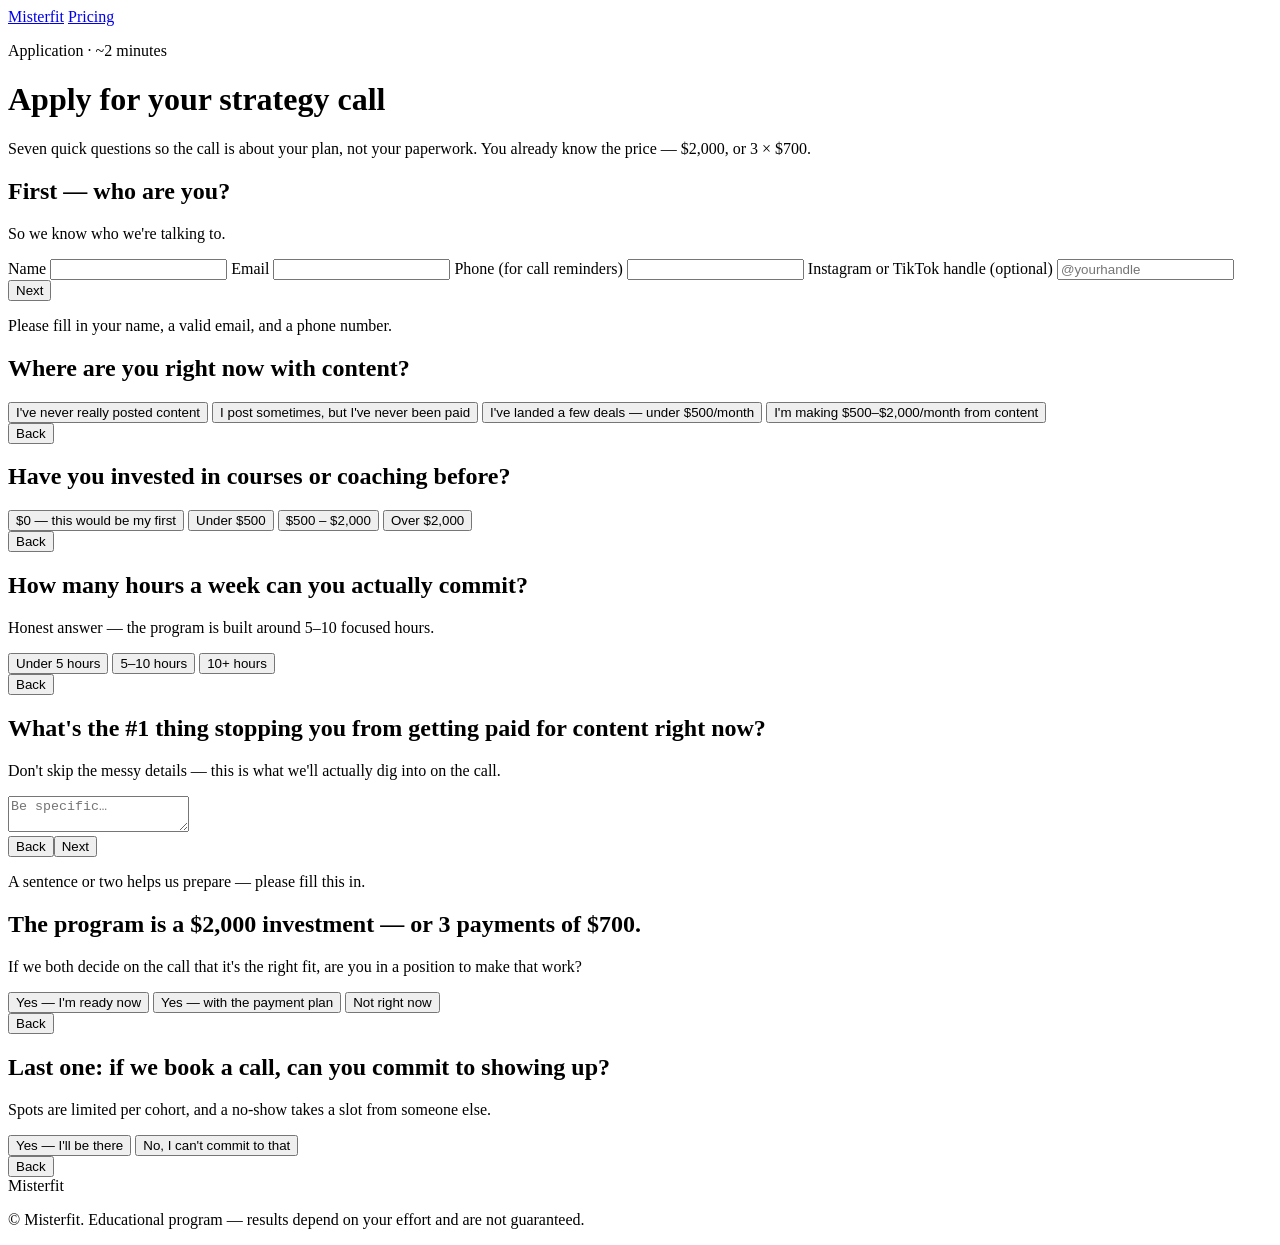
==== apply.html @ f8ac8b40 "Add Misterfit UGC Accelerator funnel site (landing + application)" ====
<!doctype html>
<html lang="en">
<head>
<meta charset="utf-8">
<meta name="viewport" content="width=device-width, initial-scale=1">
<title>Apply — Misterfit UGC Accelerator</title>
<meta name="description" content="Apply for a free strategy call for the Misterfit UGC Accelerator.">
<link rel="preconnect" href="https://fonts.googleapis.com">
<link rel="stylesheet" href="https://fonts.googleapis.com/css2?family=Anton&family=Instrument+Sans:wght@400;600;700&family=IBM+Plex+Mono:wght@400;600&display=swap">
<link rel="stylesheet" href="css/style.css">
<script src="config.js"></script>
</head>
<body>

<nav class="topbar">
  <a class="logo" href="index.html">Mister<span>fit</span></a>
  <a class="btn small ghost" href="index.html#pricing">Pricing</a>
</nav>

<main class="apply-shell">
  <p class="eyebrow">Application · ~2 minutes</p>
  <h1 class="display">Apply for your strategy call</h1>
  <p class="sub">Seven quick questions so the call is about your plan, not your paperwork. You already know the price — $2,000, or 3 × $700.</p>

  <div class="progress" aria-hidden="true"><div class="bar" id="bar"></div></div>

  <form id="appform" novalidate>

    <!-- Step 1: contact -->
    <div class="qstep active" data-step="1">
      <h2>First — who are you?</h2>
      <p class="hint">So we know who we're talking to.</p>
      <label class="field">Name
        <input type="text" name="name" autocomplete="name" required>
      </label>
      <label class="field">Email
        <input type="email" name="email" autocomplete="email" required>
      </label>
      <label class="field">Phone (for call reminders)
        <input type="tel" name="phone" autocomplete="tel" required>
      </label>
      <label class="field">Instagram or TikTok handle <span style="font-weight:400;color:var(--ink-faint)">(optional)</span>
        <input type="text" name="handle" placeholder="@yourhandle">
      </label>
      <div class="nav-row"><span class="spacer"></span><button type="button" class="btn" data-next>Next</button></div>
      <p class="error-note" id="err-1">Please fill in your name, a valid email, and a phone number.</p>
    </div>

    <!-- Step 2: current stage -->
    <div class="qstep" data-step="2">
      <h2>Where are you right now with content?</h2>
      <div class="optlist" data-field="stage">
        <button type="button" class="optbtn" data-value="never-posted">I've never really posted content</button>
        <button type="button" class="optbtn" data-value="posting-unpaid">I post sometimes, but I've never been paid</button>
        <button type="button" class="optbtn" data-value="small-deals">I've landed a few deals — under $500/month</button>
        <button type="button" class="optbtn" data-value="earning">I'm making $500–$2,000/month from content</button>
      </div>
      <div class="nav-row"><button type="button" class="btn ghost" data-back>Back</button><span class="spacer"></span></div>
    </div>

    <!-- Step 3: prior investment -->
    <div class="qstep" data-step="3">
      <h2>Have you invested in courses or coaching before?</h2>
      <div class="optlist" data-field="prior_investment">
        <button type="button" class="optbtn" data-value="first">$0 — this would be my first</button>
        <button type="button" class="optbtn" data-value="under-500">Under $500</button>
        <button type="button" class="optbtn" data-value="500-2000">$500 – $2,000</button>
        <button type="button" class="optbtn" data-value="over-2000">Over $2,000</button>
      </div>
      <div class="nav-row"><button type="button" class="btn ghost" data-back>Back</button><span class="spacer"></span></div>
    </div>

    <!-- Step 4: time -->
    <div class="qstep" data-step="4">
      <h2>How many hours a week can you actually commit?</h2>
      <p class="hint">Honest answer — the program is built around 5–10 focused hours.</p>
      <div class="optlist" data-field="hours">
        <button type="button" class="optbtn" data-value="under-5">Under 5 hours</button>
        <button type="button" class="optbtn" data-value="5-10">5–10 hours</button>
        <button type="button" class="optbtn" data-value="10-plus">10+ hours</button>
      </div>
      <div class="nav-row"><button type="button" class="btn ghost" data-back>Back</button><span class="spacer"></span></div>
    </div>

    <!-- Step 5: obstacle -->
    <div class="qstep" data-step="5">
      <h2>What's the #1 thing stopping you from getting paid for content right now?</h2>
      <p class="hint">Don't skip the messy details — this is what we'll actually dig into on the call.</p>
      <label class="field" style="font-weight:400">
        <textarea name="obstacle" required placeholder="Be specific…"></textarea>
      </label>
      <div class="nav-row"><button type="button" class="btn ghost" data-back>Back</button><span class="spacer"></span><button type="button" class="btn" data-next>Next</button></div>
      <p class="error-note" id="err-5">A sentence or two helps us prepare — please fill this in.</p>
    </div>

    <!-- Step 6: investment readiness (branch point) -->
    <div class="qstep" data-step="6">
      <h2>The program is a $2,000 investment — or 3 payments of $700.</h2>
      <p class="hint">If we both decide on the call that it's the right fit, are you in a position to make that work?</p>
      <div class="optlist" data-field="investment">
        <button type="button" class="optbtn" data-value="ready-now">Yes — I'm ready now</button>
        <button type="button" class="optbtn" data-value="payment-plan">Yes — with the payment plan</button>
        <button type="button" class="optbtn" data-value="not-now">Not right now</button>
      </div>
      <div class="nav-row"><button type="button" class="btn ghost" data-back>Back</button><span class="spacer"></span></div>
    </div>

    <!-- Step 7: show-up commitment -->
    <div class="qstep" data-step="7">
      <h2>Last one: if we book a call, can you commit to showing up?</h2>
      <p class="hint">Spots are limited per cohort, and a no-show takes a slot from someone else.</p>
      <div class="optlist" data-field="commitment">
        <button type="button" class="optbtn" data-value="yes">Yes — I'll be there</button>
        <button type="button" class="optbtn" data-value="no">No, I can't commit to that</button>
      </div>
      <div class="nav-row"><button type="button" class="btn ghost" data-back>Back</button><span class="spacer"></span></div>
    </div>
  </form>

  <!-- Qualified end screen -->
  <div class="endscreen" id="screen-qualified" hidden>
    <p class="eyebrow">Application received</p>
    <h2 class="display">You're in — book your call</h2>
    <p>Pick a time that works for you below. Come with your questions; leave with a plan either way.</p>
    <div class="calendly-slot" id="calendly-slot"></div>
    <p id="no-calendar-msg" hidden>We've got your application — you'll hear from us within 24 hours to schedule your call.</p>
  </div>

  <!-- Waitlist / downsell end screen -->
  <div class="endscreen" id="screen-waitlist" hidden>
    <p class="eyebrow">Application received</p>
    <h2 class="display">Let's keep in touch</h2>
    <p id="waitlist-msg">No stress — the worst move is investing money you can't afford. We've saved your application, and we'll send you free resources to start building your portfolio now, so you're ready when the timing is right.</p>
    <a class="btn" id="downsell-btn" hidden href="#">Start with the starter resources</a>
  </div>
</main>

<footer>
  <div class="wrap">
    <div class="logo">Misterfit</div>
    <p>© Misterfit. Educational program — results depend on your effort and are not guaranteed.</p>
  </div>
</footer>

<script>
(function () {
  var cfg = window.MISTERFIT_CONFIG || {};
  var form = document.getElementById("appform");
  var steps = Array.prototype.slice.call(form.querySelectorAll(".qstep"));
  var bar = document.getElementById("bar");
  var TOTAL = steps.length;
  var current = 0;
  var answers = {};

  function show(i) {
    steps[current].classList.remove("active");
    current = i;
    steps[current].classList.add("active");
    bar.style.width = Math.round(((i + 1) / TOTAL) * 100) + "%";
    window.scrollTo({ top: 0 });
    var first = steps[current].querySelector("input, textarea");
    if (first) first.focus();
  }

  function collectContact() {
    var name = form.elements.name.value.trim();
    var email = form.elements.email.value.trim();
    var phone = form.elements.phone.value.trim();
    if (!name || !/^[^@\s]+@[^@\s]+\.[^@\s]+$/.test(email) || !phone) return false;
    answers.name = name;
    answers.email = email;
    answers.phone = phone;
    answers.handle = form.elements.handle.value.trim();
    return true;
  }

  function submitApplication(status) {
    answers.status = status; // "qualified" | "waitlist"
    answers.submitted_at = new Date().toISOString();
    if (cfg.FORM_ENDPOINT) {
      fetch(cfg.FORM_ENDPOINT, {
        method: "POST",
        headers: { "Content-Type": "application/json", Accept: "application/json" },
        body: JSON.stringify(answers)
      }).catch(function () { /* never block the user on capture */ });
    }
  }

  function finish() {
    var qualified = answers.investment !== "not-now" && answers.commitment === "yes";
    form.hidden = true;
    bar.style.width = "100%";
    submitApplication(qualified ? "qualified" : "waitlist");

    if (qualified) {
      var screen = document.getElementById("screen-qualified");
      screen.hidden = false;
      if (cfg.CALENDLY_URL) {
        var slot = document.getElementById("calendly-slot");
        var div = document.createElement("div");
        div.className = "calendly-inline-widget";
        div.style.minWidth = "320px";
        div.style.height = "700px";
        var url = cfg.CALENDLY_URL + (cfg.CALENDLY_URL.indexOf("?") > -1 ? "&" : "?") +
          "name=" + encodeURIComponent(answers.name) +
          "&email=" + encodeURIComponent(answers.email);
        div.setAttribute("data-url", url);
        slot.appendChild(div);
        var s = document.createElement("script");
        s.src = "https://assets.calendly.com/assets/external/widget.js";
        s.async = true;
        document.body.appendChild(s);
      } else {
        document.getElementById("no-calendar-msg").hidden = false;
      }
    } else {
      var wl = document.getElementById("screen-waitlist");
      wl.hidden = false;
      if (answers.commitment === "no") {
        document.getElementById("waitlist-msg").textContent =
          "No stress — come back when you can commit to the call. We'll hold your application, and you're welcome to re-apply whenever you're ready.";
      }
      if (cfg.DOWNSELL_URL) {
        var b = document.getElementById("downsell-btn");
        b.href = cfg.DOWNSELL_URL;
        b.hidden = false;
      }
    }
  }

  function advance() {
    // Step 7 answered, or waitlist branch from step 6 → finish
    if (current === TOTAL - 1 || (steps[current].dataset.step === "6" && answers.investment === "not-now")) {
      finish();
    } else {
      show(current + 1);
    }
  }

  form.addEventListener("click", function (e) {
    var t = e.target;

    if (t.matches("[data-next]")) {
      var stepNo = steps[current].dataset.step;
      if (stepNo === "1") {
        var ok = collectContact();
        document.getElementById("err-1").classList.toggle("show", !ok);
        if (!ok) return;
      }
      if (stepNo === "5") {
        var v = form.elements.obstacle.value.trim();
        document.getElementById("err-5").classList.toggle("show", v.length < 5);
        if (v.length < 5) return;
        answers.obstacle = v;
      }
      advance();
    }

    if (t.matches("[data-back]") && current > 0) show(current - 1);

    if (t.matches(".optbtn")) {
      var list = t.closest(".optlist");
      list.querySelectorAll(".optbtn").forEach(function (b) { b.classList.remove("selected"); });
      t.classList.add("selected");
      answers[list.dataset.field] = t.dataset.value;
      setTimeout(advance, 180);
    }
  });

  form.addEventListener("keydown", function (e) {
    if (e.key === "Enter" && e.target.tagName !== "TEXTAREA") {
      e.preventDefault();
      var next = steps[current].querySelector("[data-next]");
      if (next) next.click();
    }
  });
})();
</script>

</body>
</html>
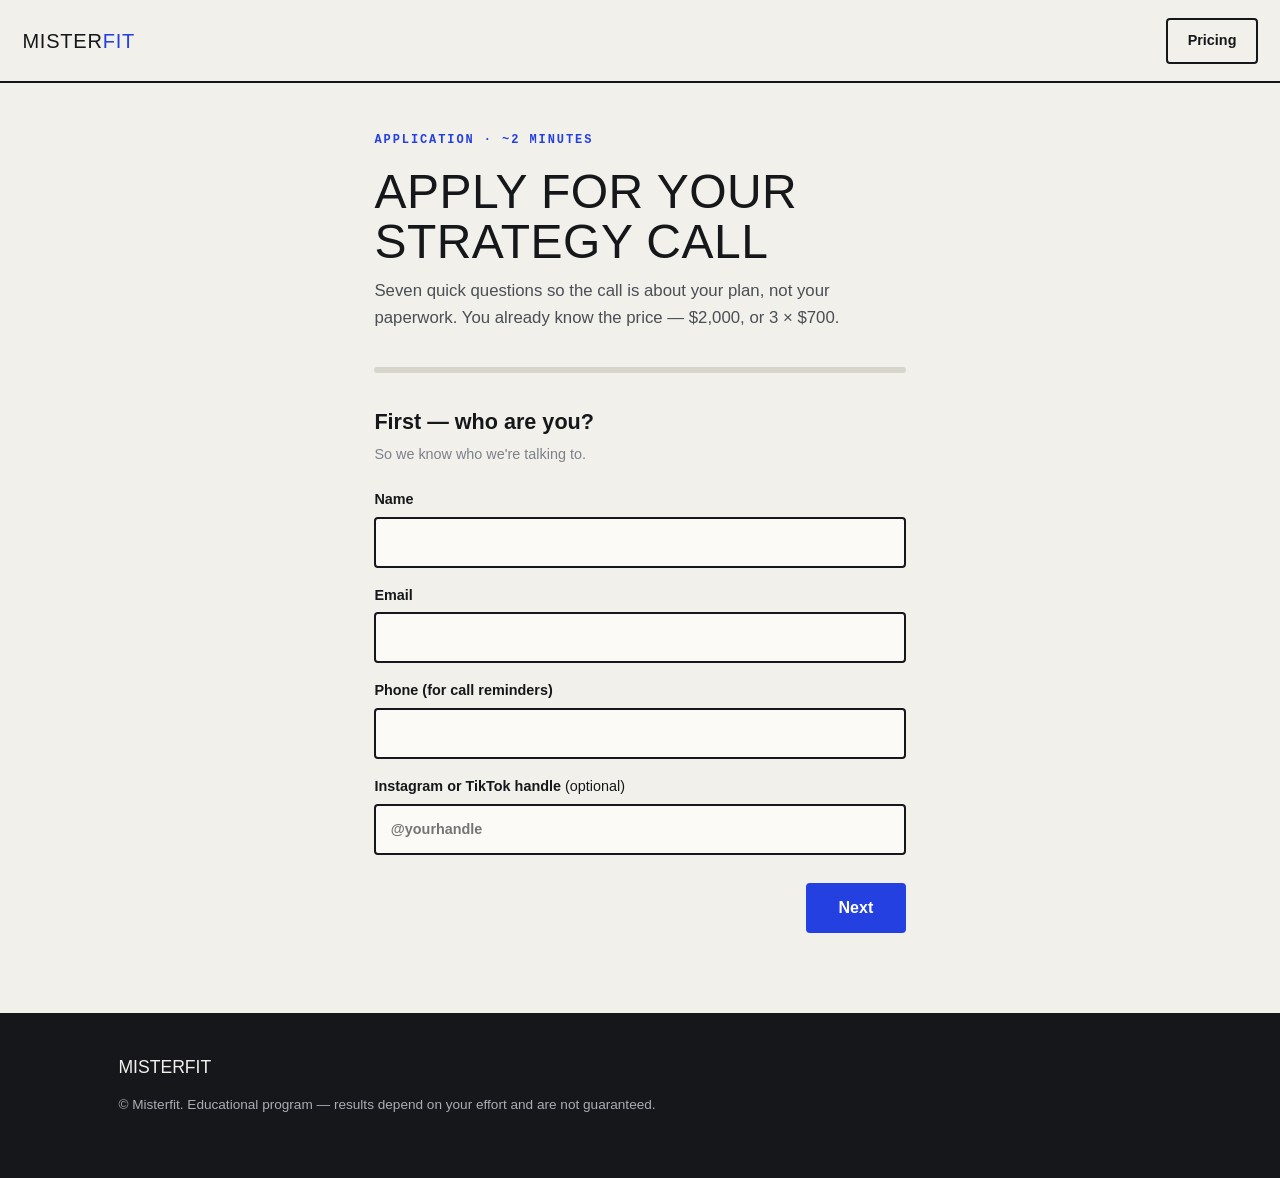
==== commit a4d50d75: "Restyle to dark violet creator look (pages)" ====
--- a/apply.html
+++ b/apply.html
@@ -6,7 +6,7 @@
 <title>Apply — Misterfit UGC Accelerator</title>
 <meta name="description" content="Apply for a free strategy call for the Misterfit UGC Accelerator.">
 <link rel="preconnect" href="https://fonts.googleapis.com">
-<link rel="stylesheet" href="https://fonts.googleapis.com/css2?family=Anton&family=Instrument+Sans:wght@400;600;700&family=IBM+Plex+Mono:wght@400;600&display=swap">
+<link rel="stylesheet" href="https://fonts.googleapis.com/css2?family=Outfit:wght@500;600;700;800&family=Work+Sans:wght@400;500;600&family=JetBrains+Mono:wght@400;500;700&display=swap">
 <link rel="stylesheet" href="css/style.css">
 <script src="config.js"></script>
 </head>
@@ -39,7 +39,7 @@
       <label class="field">Phone (for call reminders)
         <input type="tel" name="phone" autocomplete="tel" required>
       </label>
-      <label class="field">Instagram or TikTok handle <span style="font-weight:400;color:var(--ink-faint)">(optional)</span>
+      <label class="field">Instagram or TikTok handle <span style="font-weight:400;color:var(--faint)">(optional)</span>
         <input type="text" name="handle" placeholder="@yourhandle">
       </label>
       <div class="nav-row"><span class="spacer"></span><button type="button" class="btn" data-next>Next</button></div>
--- a/css/style.css
+++ b/css/style.css
@@ -0,0 +1,294 @@
+/* Misterfit UGC Accelerator — single-theme athletic look */
+:root {
+  --paper: #f1f0ea;
+  --panel: #fbfaf6;
+  --ink: #15171a;
+  --ink-soft: #4a4e55;
+  --ink-faint: #7d818a;
+  --line: #d8d6cc;
+  --accent: #2440e0;
+  --accent-deep: #1b31b0;
+  --marker: #f2ce1b;
+  --dark: #15171a;
+  --dark-panel: #1e2126;
+  --on-dark: #f1f0ea;
+  --on-dark-soft: #a9adb5;
+}
+
+* { box-sizing: border-box; }
+html { scroll-behavior: smooth; }
+@media (prefers-reduced-motion: reduce) {
+  html { scroll-behavior: auto; }
+  * { transition: none !important; animation: none !important; }
+}
+
+body {
+  margin: 0;
+  background: var(--paper);
+  color: var(--ink);
+  font-family: "Instrument Sans", "Helvetica Neue", Arial, sans-serif;
+  font-size: 1.05rem;
+  line-height: 1.6;
+}
+
+.display {
+  font-family: Anton, "Arial Narrow", Impact, sans-serif;
+  font-weight: 400;
+  text-transform: uppercase;
+  letter-spacing: 0.01em;
+  line-height: 1.06;
+}
+
+.eyebrow {
+  font-family: "IBM Plex Mono", ui-monospace, monospace;
+  font-size: 0.75rem;
+  font-weight: 600;
+  letter-spacing: 0.16em;
+  text-transform: uppercase;
+  color: var(--accent);
+  margin: 0 0 1rem;
+}
+
+.wrap { max-width: 68rem; margin: 0 auto; padding: 0 1.4rem; }
+.narrow { max-width: 44rem; }
+
+/* ---- top bar ---- */
+.topbar {
+  display: flex; justify-content: space-between; align-items: center;
+  padding: 1.1rem 1.4rem;
+  border-bottom: 2px solid var(--ink);
+  background: var(--paper);
+}
+.topbar .logo {
+  font-family: Anton, Impact, sans-serif;
+  font-size: 1.25rem; text-transform: uppercase; letter-spacing: 0.04em;
+  color: var(--ink); text-decoration: none;
+}
+.topbar .logo span { color: var(--accent); }
+
+.btn {
+  display: inline-block;
+  background: var(--accent); color: #fff;
+  font-family: "Instrument Sans", sans-serif;
+  font-weight: 700; font-size: 1rem;
+  text-decoration: none; text-align: center;
+  padding: 0.85rem 1.9rem;
+  border: 2px solid var(--accent);
+  border-radius: 4px;
+  cursor: pointer;
+  transition: background 0.15s, transform 0.1s;
+}
+.btn:hover { background: var(--accent-deep); border-color: var(--accent-deep); }
+.btn:active { transform: translateY(1px); }
+.btn:focus-visible { outline: 3px solid var(--marker); outline-offset: 2px; }
+.btn.big { font-size: 1.15rem; padding: 1.05rem 2.4rem; }
+.btn.ghost { background: transparent; color: var(--ink); border-color: var(--ink); }
+.btn.ghost:hover { background: var(--ink); color: var(--paper); }
+.btn.small { font-size: 0.9rem; padding: 0.6rem 1.2rem; }
+
+/* ---- hero ---- */
+.hero { padding: 4.5rem 0 3.5rem; border-bottom: 2px solid var(--ink); }
+.hero h1 {
+  font-size: clamp(2.6rem, 7vw, 4.6rem);
+  margin: 0 0 1.2rem;
+  text-wrap: balance;
+}
+.hero h1 .hl {
+  background: var(--marker);
+  padding: 0 0.18em;
+  box-decoration-break: clone;
+  -webkit-box-decoration-break: clone;
+}
+.hero .sub {
+  font-size: 1.25rem; color: var(--ink-soft);
+  max-width: 38rem; margin: 0 0 2rem;
+}
+.hero .cta-row { display: flex; gap: 1rem; flex-wrap: wrap; align-items: center; }
+.hero .cta-note {
+  font-family: "IBM Plex Mono", monospace;
+  font-size: 0.78rem; color: var(--ink-faint);
+}
+
+.vsl {
+  margin: 3rem 0 0;
+  aspect-ratio: 16 / 9;
+  background: var(--dark);
+  border: 2px solid var(--ink);
+  border-radius: 6px;
+  display: flex; align-items: center; justify-content: center;
+  color: var(--on-dark-soft);
+  font-family: "IBM Plex Mono", monospace;
+  font-size: 0.85rem;
+  text-align: center;
+  padding: 1rem;
+}
+
+/* ---- fact strip ---- */
+.factstrip {
+  display: grid;
+  grid-template-columns: repeat(auto-fit, minmax(10rem, 1fr));
+  border-bottom: 2px solid var(--ink);
+}
+.factstrip .fact {
+  padding: 1.6rem 1.4rem;
+  border-right: 1px solid var(--line);
+}
+.factstrip .fact:last-child { border-right: none; }
+.factstrip .n {
+  font-family: Anton, Impact, sans-serif;
+  font-size: 2rem; text-transform: uppercase;
+  color: var(--accent);
+  font-variant-numeric: tabular-nums;
+}
+.factstrip .l {
+  font-family: "IBM Plex Mono", monospace;
+  font-size: 0.72rem; letter-spacing: 0.1em; text-transform: uppercase;
+  color: var(--ink-faint); margin-top: 0.3rem;
+}
+
+/* ---- sections ---- */
+section { padding: 4.5rem 0; }
+section.alt { background: var(--panel); border-top: 1px solid var(--line); border-bottom: 1px solid var(--line); }
+h2.display { font-size: clamp(1.9rem, 4.5vw, 3rem); margin: 0 0 1.4rem; text-wrap: balance; }
+.lead { font-size: 1.18rem; color: var(--ink-soft); max-width: 40rem; }
+
+.steps { display: grid; grid-template-columns: repeat(auto-fit, minmax(15rem, 1fr)); gap: 1.2rem; margin-top: 2.4rem; }
+.step {
+  background: var(--panel); border: 2px solid var(--ink); border-radius: 6px;
+  padding: 1.4rem 1.4rem 1.5rem;
+}
+section.alt .step { background: var(--paper); }
+.step .num {
+  font-family: Anton, Impact, sans-serif;
+  font-size: 1.6rem; color: var(--accent);
+}
+.step h3 { font-size: 1.1rem; margin: 0.5rem 0 0.5rem; }
+.step p { margin: 0; font-size: 0.95rem; color: var(--ink-soft); }
+
+/* ---- curriculum ---- */
+.modules { margin-top: 2.2rem; border-top: 2px solid var(--ink); }
+.module {
+  display: grid; grid-template-columns: 4.5rem 1fr; gap: 1rem;
+  padding: 1.3rem 0.4rem; border-bottom: 1px solid var(--line);
+}
+.module .wk {
+  font-family: "IBM Plex Mono", monospace;
+  font-size: 0.75rem; letter-spacing: 0.08em; text-transform: uppercase;
+  color: var(--accent); font-weight: 600; padding-top: 0.25rem;
+}
+.module h3 { margin: 0 0 0.3rem; font-size: 1.08rem; }
+.module p { margin: 0; font-size: 0.95rem; color: var(--ink-soft); }
+
+/* ---- for / not for ---- */
+.forgrid { display: grid; grid-template-columns: repeat(auto-fit, minmax(17rem, 1fr)); gap: 1.4rem; margin-top: 2.2rem; }
+.forcard { border: 2px solid var(--ink); border-radius: 6px; padding: 1.5rem 1.6rem; background: var(--panel); }
+.forcard.not { border-style: dashed; border-color: var(--ink-faint); background: transparent; }
+.forcard h3 { margin: 0 0 0.9rem; font-size: 1rem; text-transform: uppercase; letter-spacing: 0.06em; font-family: "IBM Plex Mono", monospace; }
+.forcard.yes h3 { color: var(--accent); }
+.forcard.not h3 { color: var(--ink-faint); }
+.forcard ul { margin: 0; padding-left: 1.2rem; }
+.forcard li { margin-bottom: 0.55rem; font-size: 0.98rem; }
+.forcard.not li { color: var(--ink-soft); }
+
+/* ---- guarantee (dark band) ---- */
+.guarantee { background: var(--dark); color: var(--on-dark); padding: 5rem 0; }
+.guarantee .eyebrow { color: var(--marker); }
+.guarantee h2 { color: var(--on-dark); }
+.guarantee p { color: var(--on-dark-soft); max-width: 42rem; }
+.guarantee .terms {
+  font-size: 0.9rem; border-left: 3px solid var(--marker);
+  padding-left: 1.1rem; margin-top: 1.6rem;
+}
+
+/* ---- pricing ---- */
+.pricegrid { display: grid; grid-template-columns: repeat(auto-fit, minmax(16rem, 1fr)); gap: 1.4rem; margin-top: 2.4rem; max-width: 40rem; }
+.pricecard {
+  border: 2px solid var(--ink); border-radius: 6px;
+  padding: 1.8rem 1.6rem; background: var(--panel);
+  display: flex; flex-direction: column; gap: 0.4rem;
+}
+.pricecard.featured { background: var(--ink); color: var(--paper); }
+.pricecard .plan {
+  font-family: "IBM Plex Mono", monospace; font-size: 0.75rem;
+  letter-spacing: 0.12em; text-transform: uppercase; color: var(--accent);
+}
+.pricecard.featured .plan { color: var(--marker); }
+.pricecard .amount { font-family: Anton, Impact, sans-serif; font-size: 2.6rem; font-variant-numeric: tabular-nums; }
+.pricecard .per { font-size: 0.9rem; color: var(--ink-faint); }
+.pricecard.featured .per { color: var(--on-dark-soft); }
+.pricecard .btn { margin-top: 1rem; }
+.price-note { font-size: 0.92rem; color: var(--ink-soft); margin-top: 1.4rem; max-width: 40rem; }
+
+/* ---- faq ---- */
+.faq details { border-bottom: 1px solid var(--line); padding: 0.4rem 0; }
+.faq details:first-of-type { border-top: 2px solid var(--ink); }
+.faq summary {
+  font-weight: 700; cursor: pointer; padding: 0.9rem 0.2rem;
+  list-style: none; display: flex; justify-content: space-between; gap: 1rem;
+}
+.faq summary::after { content: "+"; font-family: "IBM Plex Mono", monospace; color: var(--accent); }
+.faq details[open] summary::after { content: "–"; }
+.faq summary:focus-visible { outline: 2px solid var(--accent); outline-offset: 2px; }
+.faq .a { padding: 0 0.2rem 1.1rem; color: var(--ink-soft); max-width: 42rem; }
+
+/* ---- final cta ---- */
+.finalcta { text-align: center; padding: 5.5rem 0; }
+.finalcta h2 { font-size: clamp(2.2rem, 6vw, 3.6rem); }
+.finalcta .lead { margin: 0 auto 2.2rem; }
+
+/* ---- footer ---- */
+footer {
+  background: var(--dark); color: var(--on-dark-soft);
+  padding: 2.5rem 0 3rem; font-size: 0.85rem;
+}
+footer .logo { font-family: Anton, Impact, sans-serif; color: var(--on-dark); font-size: 1.1rem; text-transform: uppercase; }
+footer p { max-width: 52rem; }
+footer a { color: var(--on-dark); }
+
+/* ---- application page ---- */
+.apply-shell { max-width: 36rem; margin: 0 auto; padding: 3rem 1.4rem 5rem; }
+.apply-shell h1 { font-size: clamp(2rem, 6vw, 3rem); margin: 0 0 0.6rem; }
+.apply-shell .sub { color: var(--ink-soft); margin: 0 0 2.2rem; }
+
+.progress {
+  height: 6px; background: var(--line); border-radius: 3px; overflow: hidden;
+  margin-bottom: 2.2rem;
+}
+.progress .bar { height: 100%; background: var(--accent); width: 0%; transition: width 0.25s ease; }
+
+.qstep { display: none; }
+.qstep.active { display: block; }
+.qstep h2 { font-size: 1.35rem; margin: 0 0 0.4rem; line-height: 1.3; }
+.qstep .hint { color: var(--ink-faint); font-size: 0.9rem; margin: 0 0 1.4rem; }
+
+.qstep label.field { display: block; margin-bottom: 1rem; font-weight: 600; font-size: 0.9rem; }
+.qstep input[type="text"], .qstep input[type="email"], .qstep input[type="tel"], .qstep textarea {
+  display: block; width: 100%;
+  font: inherit; color: var(--ink);
+  background: var(--panel); border: 2px solid var(--ink); border-radius: 4px;
+  padding: 0.75rem 0.9rem; margin-top: 0.35rem;
+}
+.qstep input:focus, .qstep textarea:focus { outline: 3px solid var(--marker); outline-offset: 1px; }
+.qstep textarea { min-height: 7.5rem; resize: vertical; }
+
+.optlist { display: flex; flex-direction: column; gap: 0.7rem; }
+.optbtn {
+  font: inherit; text-align: left;
+  background: var(--panel); color: var(--ink);
+  border: 2px solid var(--ink); border-radius: 4px;
+  padding: 0.9rem 1.1rem; cursor: pointer;
+  transition: background 0.12s, border-color 0.12s;
+}
+.optbtn:hover { border-color: var(--accent); background: #fff; }
+.optbtn:focus-visible { outline: 3px solid var(--marker); outline-offset: 1px; }
+.optbtn.selected { background: var(--accent); border-color: var(--accent); color: #fff; }
+
+.nav-row { display: flex; justify-content: space-between; gap: 1rem; margin-top: 1.8rem; }
+.nav-row .spacer { flex: 1; }
+
+.endscreen { text-align: center; padding: 2rem 0; }
+.endscreen h2 { font-size: 1.8rem; margin-bottom: 0.8rem; }
+.endscreen p { color: var(--ink-soft); max-width: 30rem; margin: 0 auto 1.4rem; }
+.calendly-slot { margin-top: 1.5rem; min-height: 40rem; }
+.error-note { color: #a4290f; font-size: 0.9rem; margin-top: 0.8rem; display: none; }
+.error-note.show { display: block; }
